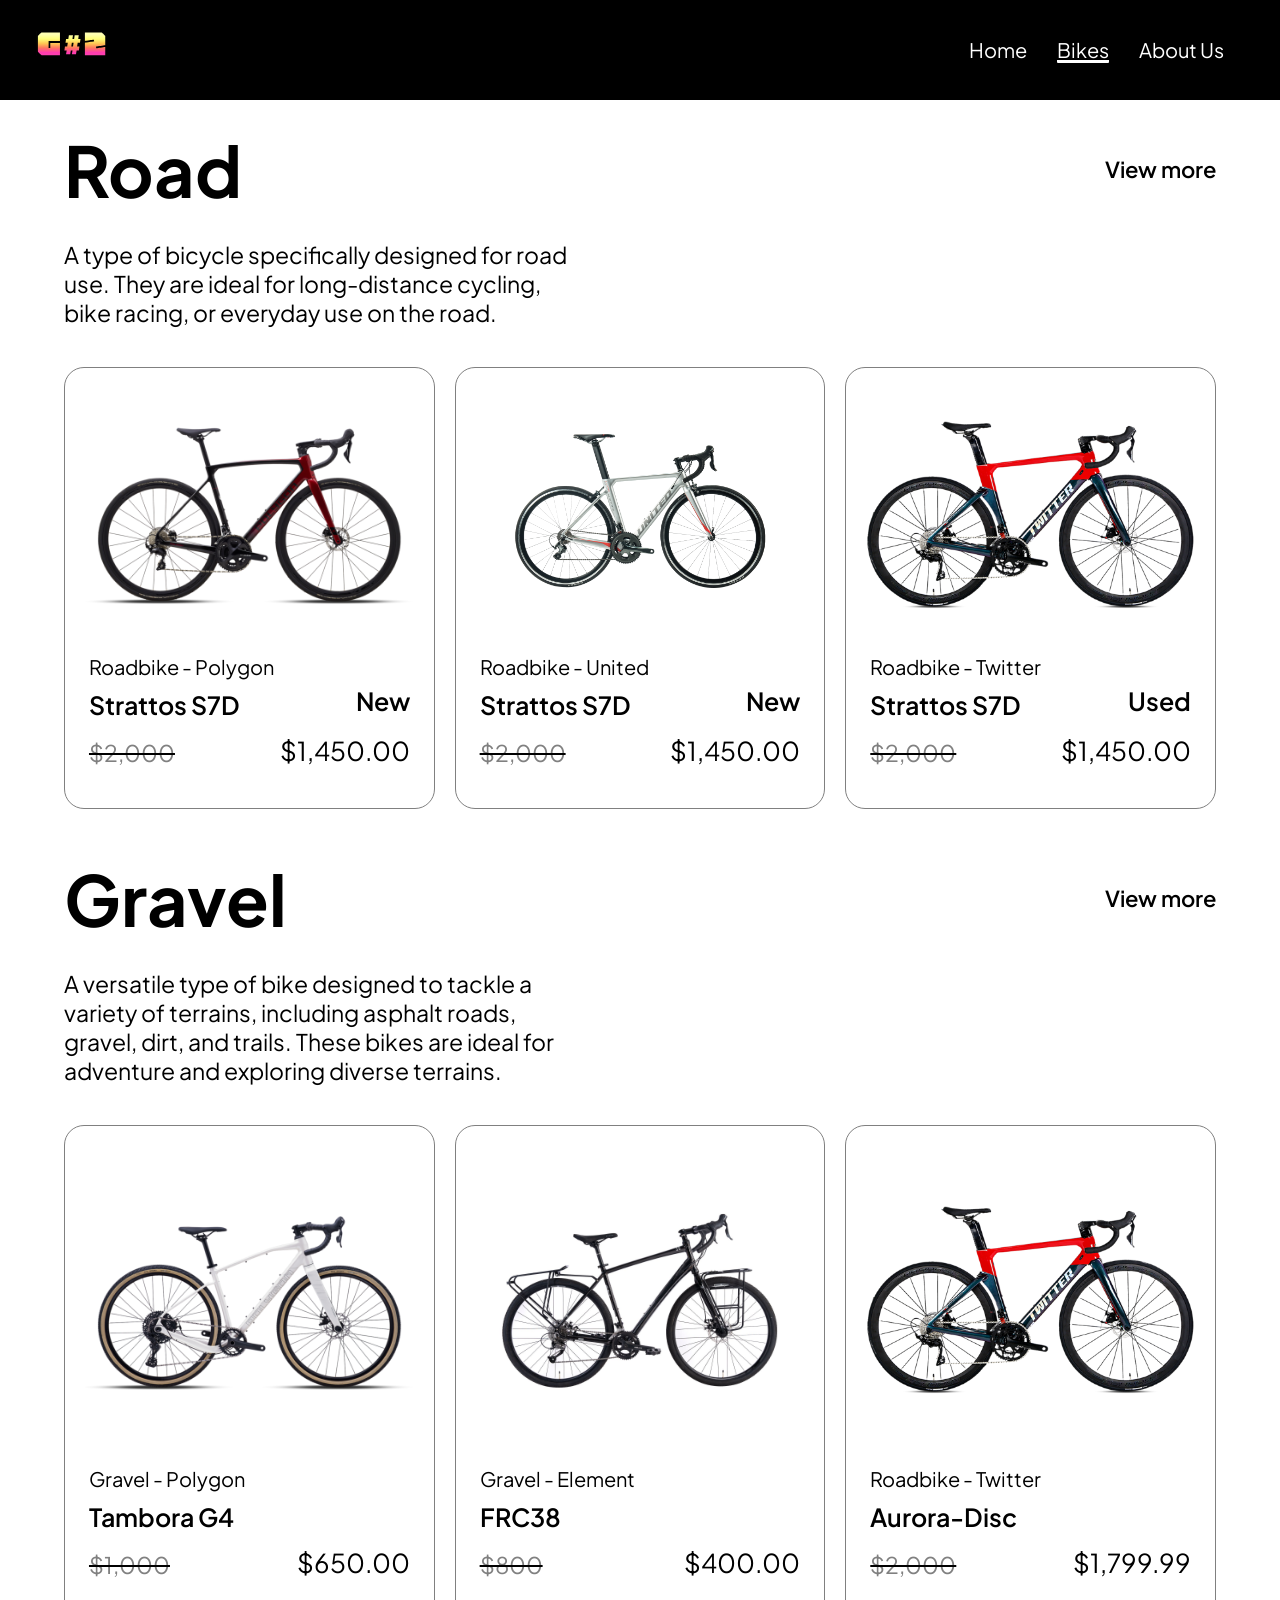
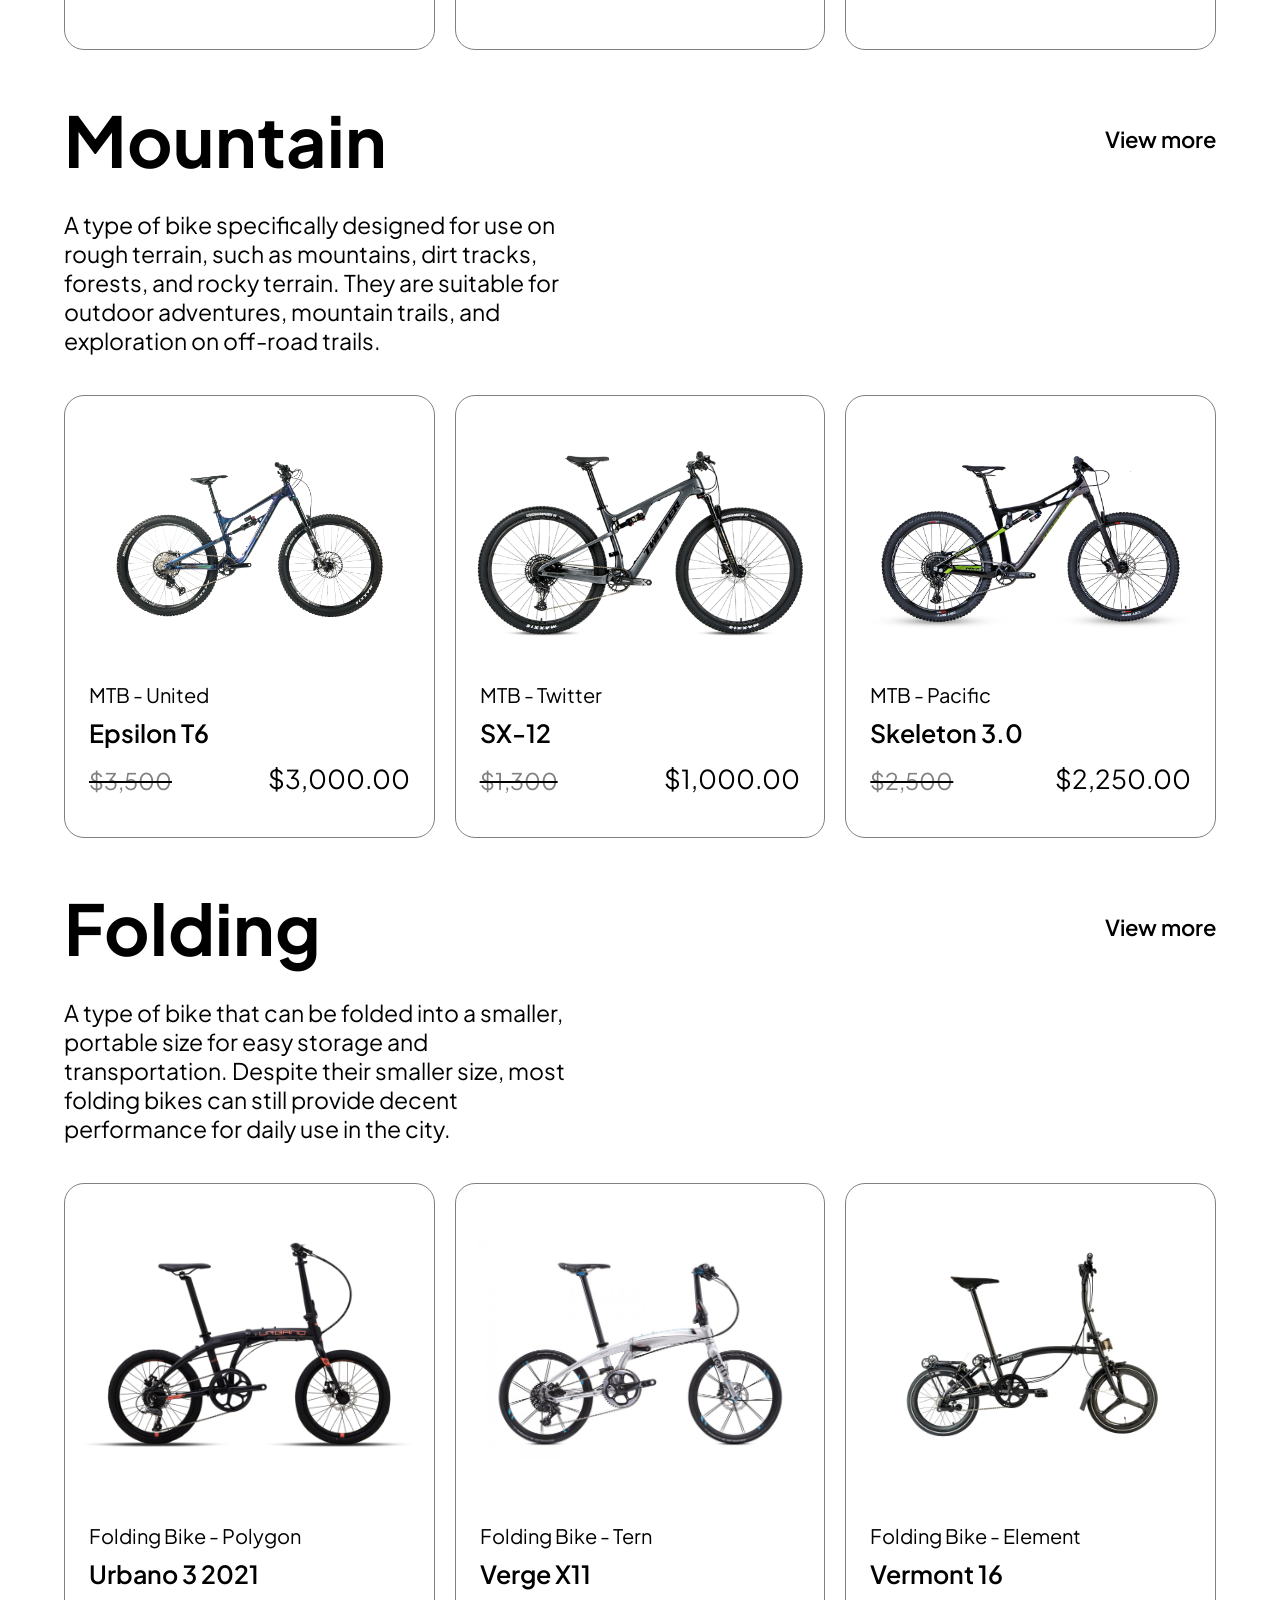
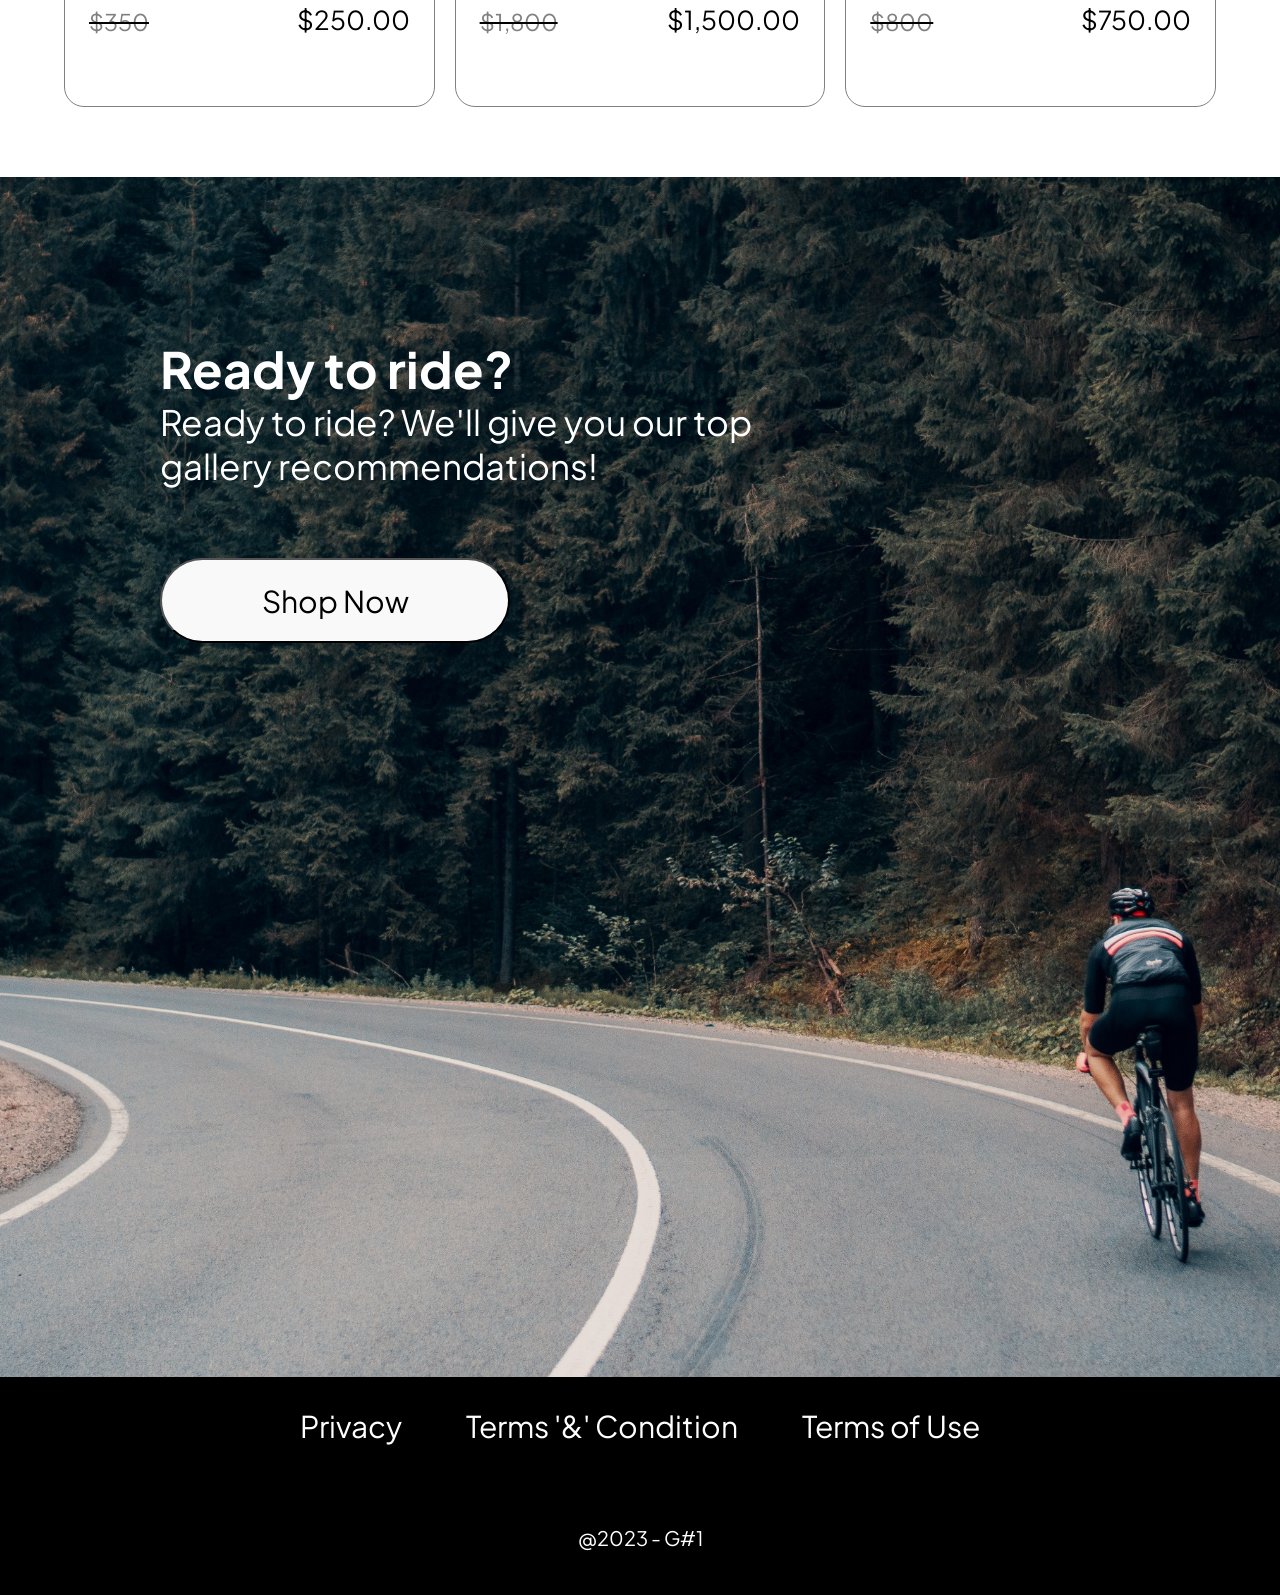
==== bikes.html @ aebb4b11 "one commit" ====
<!DOCTYPE html>
<html lang="en">
<head>
    <meta charset="UTF-8">
    <meta name="viewport" content="width=device-width, initial-scale=1.0">
    <title>Document</title>
    <link rel="stylesheet" href="footer/style.css">
    <link rel="stylesheet" href="src/css/components/bikeshop.css">
    <link rel="stylesheet" href="src/css/components/navbar.css">
    <link rel="stylesheet" href="https://cdnjs.cloudflare.com/ajax/libs/font-awesome/6.5.1/css/all.min.css">
    <link rel="preconnect" href="https://fonts.googleapis.com">
    <link rel="preconnect" href="https://fonts.gstatic.com" crossorigin>
    <link href="https://fonts.googleapis.com/css2?family=Josefin+Sans:ital,wght@0,100..700;1,100..700&family=Plus+Jakarta+Sans:ital,wght@0,200..800;1,200..800&display=swap" rel="stylesheet">
    <link href="https://fonts.googleapis.com/css2?family=Honk&family=Josefin+Sans:ital,wght@0,100..700;1,100..700&family=Plus+Jakarta+Sans:ital,wght@0,200..800;1,200..800&display=swap" rel="stylesheet">
</head>
<body>
    <section>
        <div class="menu-bar">
            <div class="logo"><a href="">G#2</a></div>
            <div class="menu-iteam">
                 <input type="checkbox" id="check">
                 <label for="check">
                <i class="fa-solid fa-bars" id="btn"></i>
                <i class="fa-solid fa-xmark" id="cancel"></i>
                  </label>
                 <div class="menu">
                <header>My page</header>
                 <ul>
                    <li><a  href="index.html"><i class="fa-solid fa-house"></i>Home</a></li>
                    <li><a id="home" href="bikes.html"><i class="fa-solid fa-cart-shopping"></i>Bikes</a></li>
                    <li><a href="aboutpage.html"><i class="fa-regular fa-circle-question"></i>About Us</a></li>
                 </ul>
                 </div>
            </div>
        </div>
    </section>
    

    <section>
        <div class="box-bar-bike">
            <div id="product-list">
    
            </div>
        </div>
        <script src="components/bikeshop.js"></script>
    </section>


    <section>
        <div class="footer">
            <div class="img-background-footer">
                <div class="banner-text">
                    
                   <h1>Ready to ride? </h1>
                    <p>Ready to ride? We'll give you our top gallery recommendations!</p>
                
            
            <button class="btn">Shop Now</button> </div> </div>
            <div class="last-footer">
                <p style="color: white;">Privacy</p>
                <p style="color: white;"> Terms '&' Condition</p>
                <p style="color: white;"> Terms of Use</p>
            </div>
            <div class="box">
               <p style="color: white; font-size: 20px; margin-top: 5rem;">@2023 - G#1</p> 
            </div>
        </div>
    </section>


    
</body>
</html>
---- footer/style.css ----
body{
    margin: 0;
    padding: 0;
    font-family: 'Plus Jakarta Sans', sans-serif;
    box-sizing: border-box;
}
.footer{
    width: 100%;
    height: auto;
    overflow: hidden;
    margin: auto;
    background-color: black; 
}
.img-background-footer{
    width: 100%;
    height: 1200px;
    overflow: hidden;
    background-image: url("../components/image/814696ba75931959421d833c2cdc8f0f.jpeg");
    background-position: center;
    background-repeat: no-repeat;
    background-size: cover;
 
}
.banner-text{
    color: white;
    margin-top: 10rem;
    margin-left: 10rem; 
}
.banner-text h1 {
    font-size: 50px;
    width: 60%;
}
.banner-text p{
    font-size: 35px;
    width: 60%;
}
.btn{
    background-color: #F9F9F9;
    color: black;
    font-size: 30px;
    border-radius: 60px;
    width: 350px;
    height: 85px;
    cursor: pointer;
    margin-top: 70px;
}
.btn:hover{
    background-color: black;
    color: white;
}

.last-footer{
    width: 100%;
    overflow: hidden;
    
    display: flex;
    justify-content: center;
    align-items: center;
    gap: 4rem;  
    font-size: 30px;
    margin-top: 30px;
}
.box{
    width: 100%;
    height: 150px;
    overflow: hidden;
    background-color: black;
    text-align: center;
}
@media(max-width:767px){
    .banner-text{
        margin-left: 50px;
    }
    .banner-text h1{
        width: 100%;
        font-size: 45px;
    }
    .banner-text p{
        width: 70%;
        font-size: 28px;
    }
    .last-footer { 
        width: 100%;
        height: 100%;
        display: flex;
        align-items: center;
        flex-direction: column;
        transition: all .10s ease;
    }
   .last-footer p{
        margin-top: 10px;
   }
   .btn{
    background-color: #F9F9F9;
    color: black;
    font-size: 30px;
    border-radius: 60px;
    width: 250px;
    height: 85px;
    cursor: pointer;
    margin-top: 80px;
    }
}
---- src/css/components/bikeshop.css ----
*{
    padding: 0;
    margin: 0;
    list-style-type: none;
    box-sizing: border-box;
    font-family: "Plus Jakarta Sans", sans-serif;
    text-decoration: none;
}
body{
    width: 100%;
}
.box-bar-bike{
    margin: auto;
    width: 300px;
    height: auto;
    padding-top: 80px;
    padding-bottom: 70px;
}
.box-bar{
    margin-top: 20px;
    width: 100%;
    height: auto;
}
.txt{
    width: 100%;
    height: auto;
    position: relative;
}
.txt h2{
    font-size: 48px;
    line-height: 2;
}
.txt a{
    font-size: 14px;
    font-weight: 500;
    color: black;
    position: absolute;
    right: 0;
    top: 42px;
}
.txt p{
    text-align: left;
}
.first{
    display: none;
}
.second{
    display: none;
}
.card{
    margin-top: 40px;
    width: 100%;
    height: auto;
    border: 1px solid gray;
    border-radius: 20px;
}
.img{
    margin: auto;
    height: 65%;
    width: 100%;
}
.img img{
    height: 100%;
    padding: 10px;
    width: 100%;
}
.img img:hover{
    scale: 105%;
    transition: 1s;
}
.txt-card{
    position: relative;
    margin: auto;
    width: 87%;
    height: auto;
}
.txt-card :nth-child(3){
    right: 0;
    position: absolute;
    bottom: 27px;
    display: none;
}
.txt-card h3{
    margin-top: 10px;
    font-size: 23px;
    font-weight: 600;
    margin-bottom: 20px;
}
.price{
    margin-bottom: 40px;
    line-height: 1;
    position: relative;
    text-align: left;
}
.price :nth-child(1){
    text-decoration:2px black line-through;
    color: gray;
    font-size: 20px;
}
.price :nth-child(2){
    font-size: 25px;
    position: absolute;
    bottom: 0;
    right: 0;
}
@media screen and (min-width:660px){
    body{
        width: 100%;
    }
    .box-bar-bike{
        margin: auto;
        width: 90%;
        height: auto;
    }
    .card-bar{
        display: grid;
        grid-template-columns: repeat(2, 1fr);
        grid-gap: 20px ;
    }
    .second{
        display: none;
    }
    .first{
        display: list-item;
    }
    .txt h2{
        font-size: 56px;
    }
    .txt-card :nth-child(3){
        display: list-item;
        bottom: 27px;
    }
    .txt-card h3{
        font-size: 25px;
    }
    .txt-card p{
        font-size: 20px;
    }
    .txt a{
        font-size: 18px;
    }
    .txt p{
        font-size: 19px;
        text-align: left;
        width: 100%;
    }
    .img img{
       width: 100%;
       object-fit: contain;
       padding: 20px;
       height: 100%;
    }
    .price{
        margin-bottom: 40px;
        line-height: 1;
        position: relative;
        text-align: left;
    }
    .price :nth-child(1){
        text-decoration:2px black line-through;
        color: gray;
        font-size: 23px;
    }
    .price :nth-child(2){
        font-size: 26px;
        position: absolute;
        bottom: 0;
        right: 0;
    }
    
}
@media screen and (min-width:980px){
    body{
        width: 100%;
    }
    .box-bar-bike{
        margin: auto;
        width: 90%;
        height: auto;
    }
    .card-bar{
        display: grid;
        grid-template-columns: repeat(3, 1fr);
        grid-gap: 20px ;
    }
    .txt a{
        font-size: 19px;
        font-weight: 600;
    }
    .txt p{
        font-size: 23px;
    }
    .first{
        display: list-item;
    }
    .second{
        display: list-item;
    }
    .price{
        bottom: 0;
    }

}
@media screen and (min-width:1200px){
    body{
        width: 100%;
    }
    .box-bar-bike{
        margin: auto;
        width: 90%;
        height: auto;
    }
    .txt a{
        font-size: 22px;
        top: 55px;
    }
    .txt h2{
        font-size: 70px;
    }
    .txt p{
        width: 45%;
        font-size: 23px;
    }
}
@media screen and (min-width:1400px){
    .price{
        bottom: 0;
    }
    .price :nth-child(1){
        font-size: 25px;
    }
    .price :nth-child(2){
        font-size: 30px;
    }
    .txt-card p{
        font-size: 23px;
    }
    .txt-card h3{
        font-size: 27px;
    }
    .txt a{
        bottom: 15px;
    }
}
---- src/css/components/navbar.css ----
*{  
    font-family: "Plus Jakarta Sans", sans-serif;
    padding: 0;
    margin: 0;
    list-style-type: none;
    text-decoration: none;
}
body{
    width: 767px;
    margin: auto;
}
.menu-bar{
    position: fixed;
    top: 0;
    width: 100%;
    height: 80px;
    background-color: black;
    z-index: 3;
}
.logo a{
    font-family: "Honk", system-ui;
    font-weight: 400;
    top: 16px;
    left: 37px;
    position: absolute;
    color: white;
    font-size: 45px;
}
.menu-iteam{
    /* z-index: 1; */
    float: right;
}
.menu{
    width: 250px;
    background-color: #042331;
    position: fixed;
    right: -250px;
    height: 100%;
    transition: all .5s ease;
}
.menu header{
    font-weight: 700;
    font-size:22px ;
    color: white;
    text-align: center;
    line-height: 70px;
    background-color: #063146;
    user-select: none;
}
.menu ul a{
    display: block;
    height: 100%;
    width: 100%;
    line-height: 65px;
    font-size:20px ;
    color: white;
    padding-left: 40px;
    box-sizing: border-box;
    border-top: 2px solid rgba(255,255,255,.1);
    border-bottom: 2px solid black;
    transition: 0.4s;
}
.menu ul li:hover a{
    padding-left: 50px;
}
.menu ul a i{
    margin-right:16px ;
}
.home{
    display: none;
}
#check{
    display: none;
    /* float: right; */
}
label #btn, label #cancel{

    position: absolute;
    cursor: pointer;
    
}
label #btn{
    right: 40px;
    top: 25px;
    font-size: 35px;
    color: white;
    transition: all .5s;
}
label #cancel{
    z-index: 1111;
    right: -195px;
    top: 17px;
    font-size: 30px;
    background-color: #042331;
    border-radius: 3px;
    color: white;
    padding: 2px 4.5px;
    transition: all .5s ease;
}
#check:checked ~ .menu{
    right: 0;
}
#check:checked ~ label #btn{
    right: 250px;
    opacity: 0;
    pointer-events: none;
}
#check:checked ~ label #cancel{
    right: 195px;
}
@media  screen and (max-width: 490px) {
    body{
        width: 490px;
    }
    .menu{
        width: 250px;
        right: -250px;
    }
}
@media screen and (max-width: 430px) {
    body{
        width: 430px;
    }
    .menu{
        width: 250px;
        right: -250px;
    }
}
@media screen and (max-width: 360px) {
    body{
        width: 360px;
    }
    .menu{
        width: 250px;
        right: -250px;
    }
}
@media screen and (max-width: 390px) {
    #check:checked ~label #cancel{
        right: 180px;
    }
}
@media screen and (max-width: 375px) {
    body{
        width: 375px;
    }
    .menu{
        width: 250px;
        right: -250px;
    }
    #check:checked ~label #cancel{
        right: 160px;
    }
    
}
@media screen and (max-width: 414px) {
    body{
        width: 414px;
    }
    .menu{
        width: 250px;
        right: -250px;
    }
    label #btn{
        right: 40px;
    }
}
@media screen and (min-width: 767px) {
    body{
        width: 100%;
    }
    .menu-bar{
        width: 100%;
        height: 100px;
    }
    .logo{
        top: 25px;
        left: 10%;
    }
    .menu{ 
        width:250px ;
        top: 40px;
        right: 2%;
        width: auto;
        background-color: transparent;
        box-sizing: content-box;
        transition: none;
        height: auto;
    }
    .menu header{
        display: none;
    }
    .menu ul{
        display: flex;
    }
    .menu ul li a{
        transition: none;
        box-sizing: border-box;
        border: none;
        /* padding-left:-20px ; */
        /* padding-top: 20px; */
        padding-left: 0;
        padding: 0;
        margin-right: 30px;
        line-height: 1;
    }
    .menu ul li a i{
        display: none;
    }
    label #btn, label #cancel{
        display: none;
    }
    .menu ul li:hover a{
        padding: 0;
    }
    .menu ul li a:hover{
        border-bottom: 3px solid white;
        width: auto;
        border-radius: 1px;
        padding: 0;
        display: inline-block;
    }
    #home{
        border-bottom: 3px solid white;
        width: auto;
        border-radius: 1px;
        padding: 0;
        display: inline-block;
    }
    #check{
        display: none;
    }
}
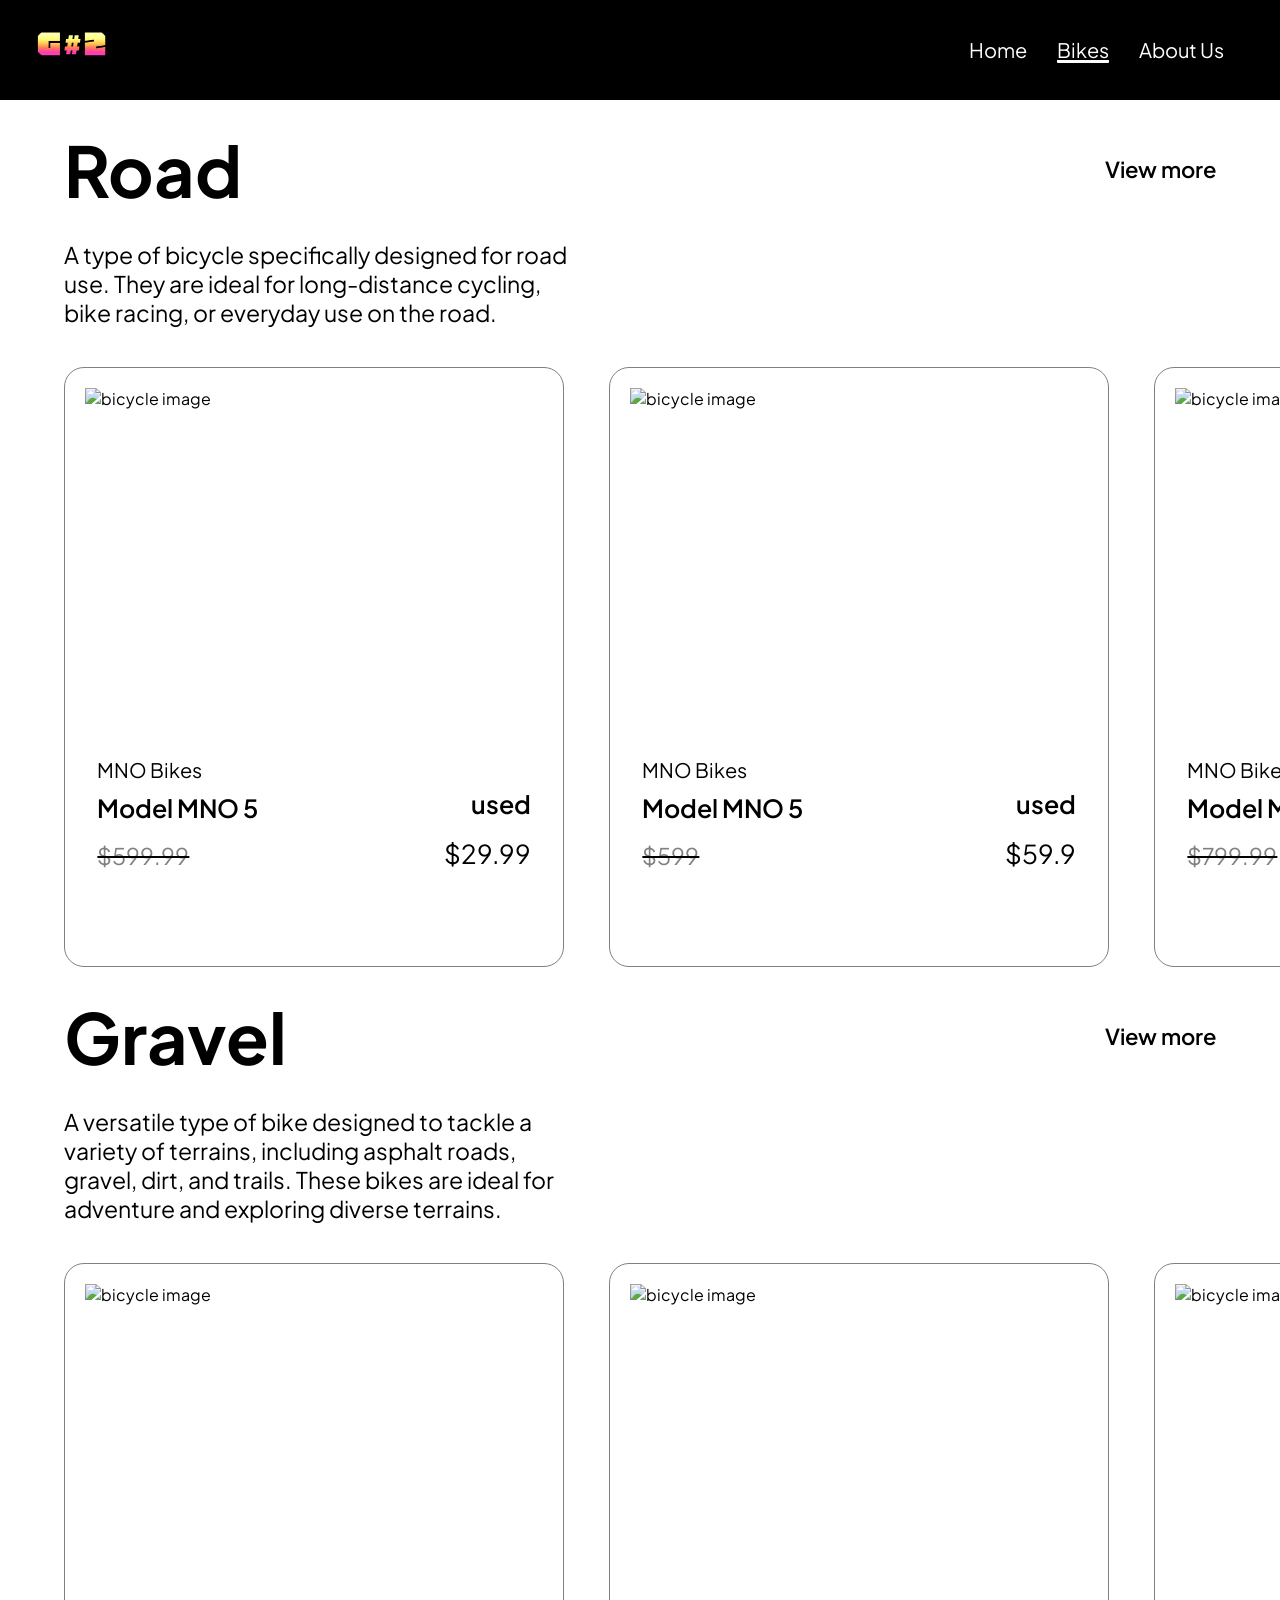
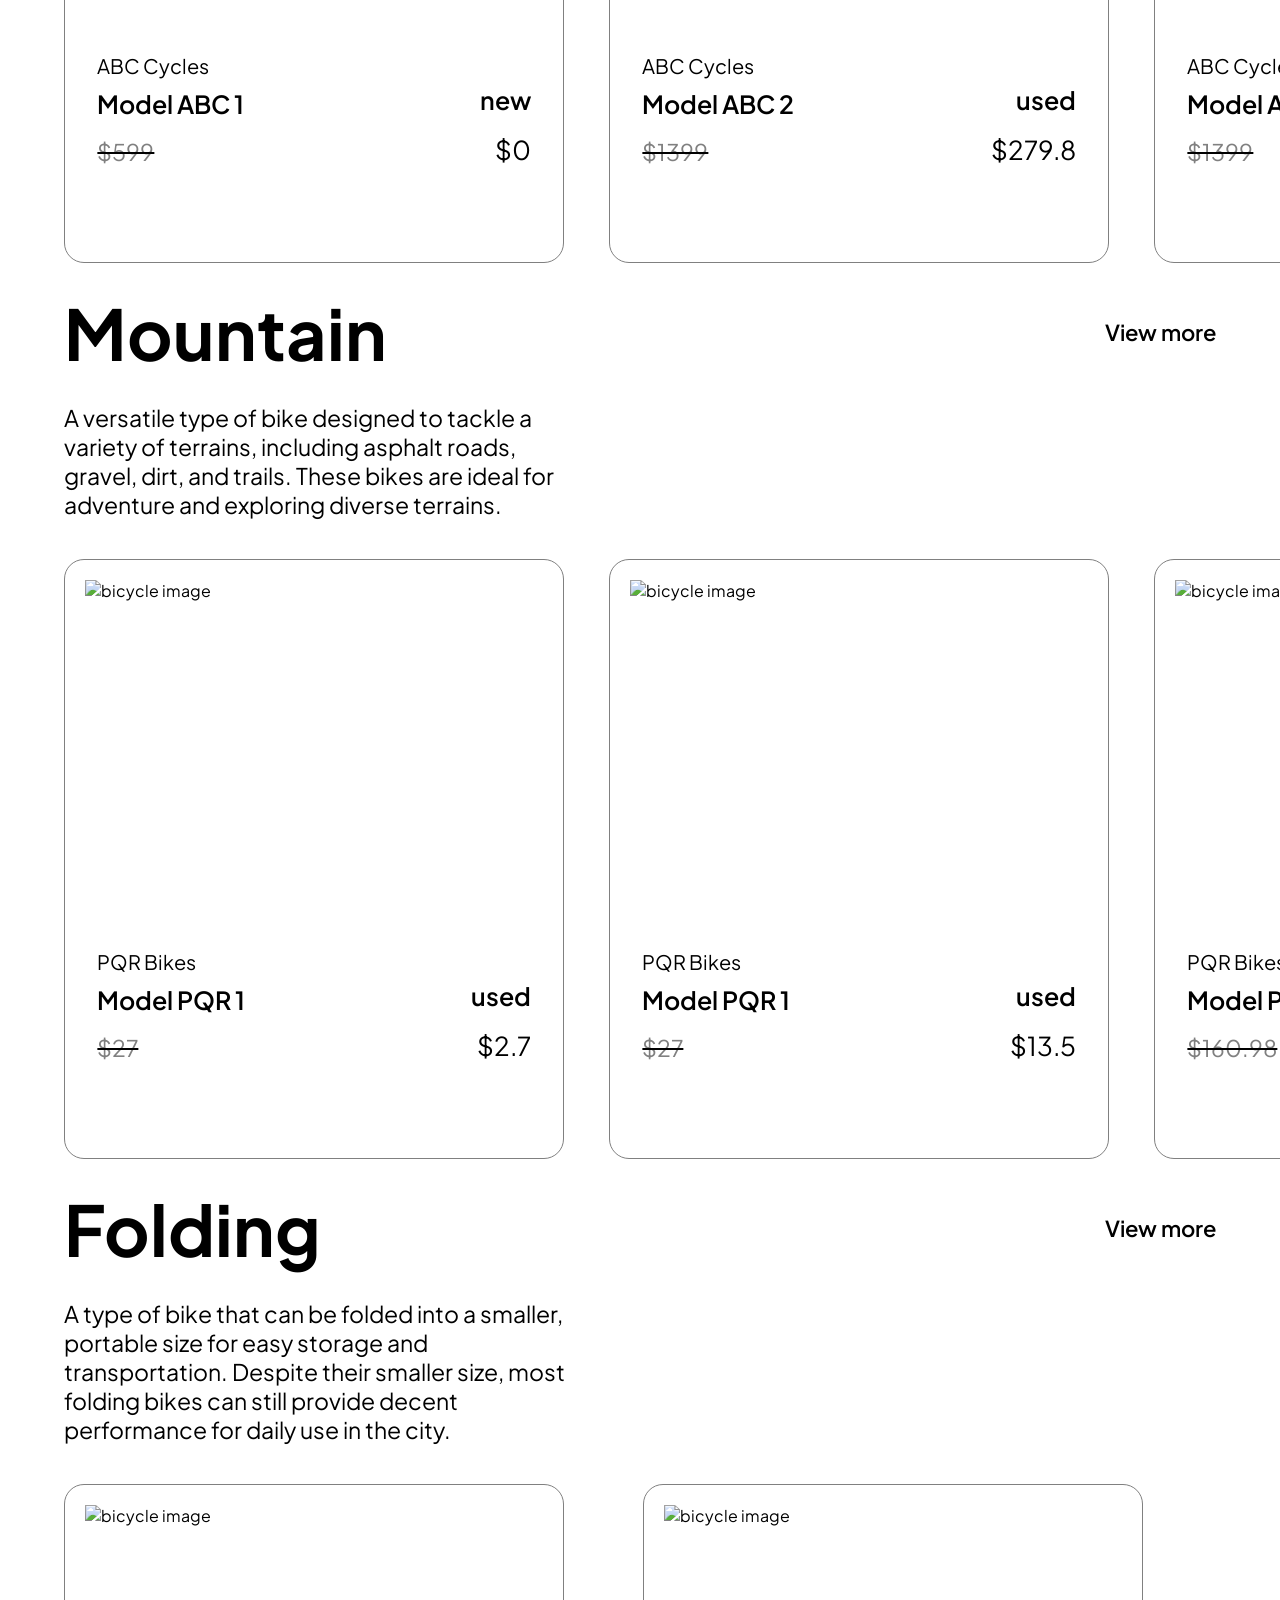
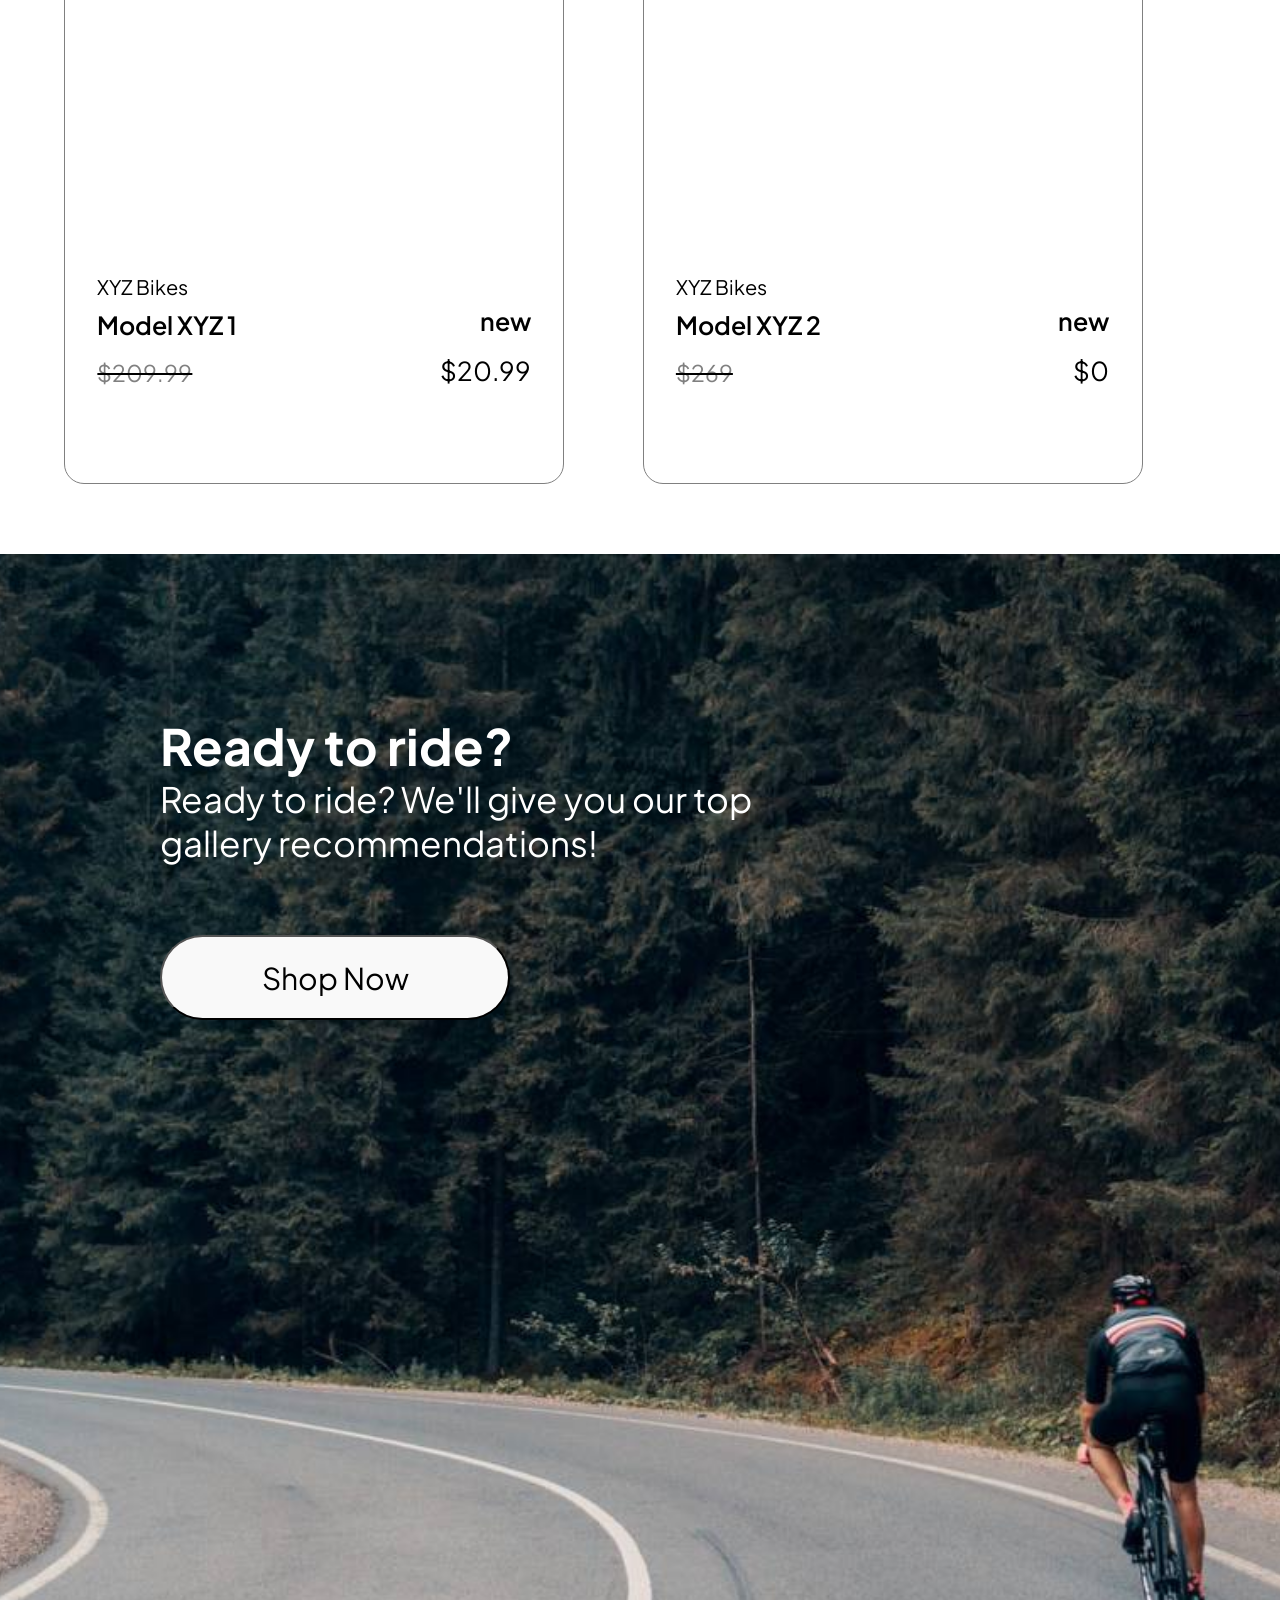
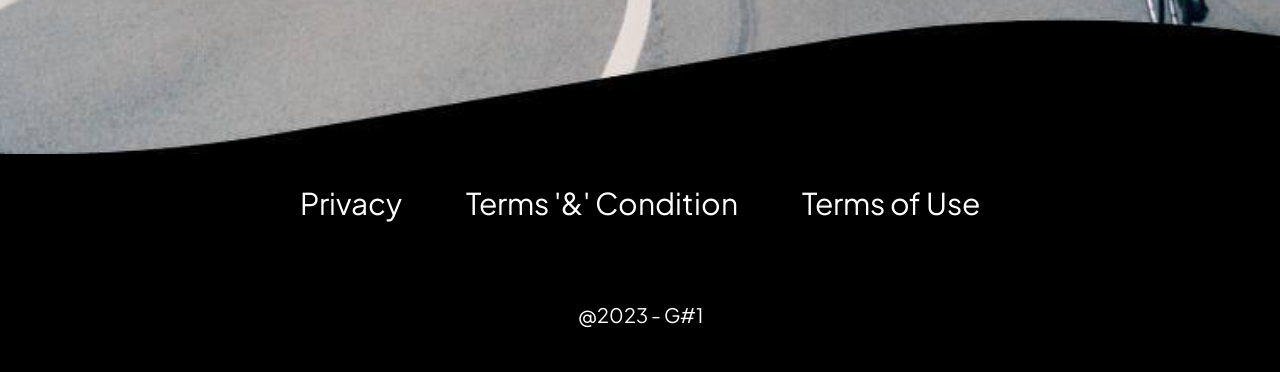
==== commit 53b2f00d: "done" ====
--- a/bikes.html
+++ b/bikes.html
@@ -5,7 +5,7 @@
     <meta name="viewport" content="width=device-width, initial-scale=1.0">
     <title>Document</title>
     <link rel="stylesheet" href="footer/style.css">
-    <link rel="stylesheet" href="src/css/components/bikeshop.css">
+    <link rel="stylesheet" href="components/bike.css">
     <link rel="stylesheet" href="src/css/components/navbar.css">
     <link rel="stylesheet" href="https://cdnjs.cloudflare.com/ajax/libs/font-awesome/6.5.1/css/all.min.css">
     <link rel="preconnect" href="https://fonts.googleapis.com">
@@ -38,11 +38,47 @@
 
     <section>
         <div class="box-bar-bike">
-            <div id="product-list">
+        
+            <div class="box-bar">
+                <div class="txt">
+                    <h2>Road</h2>
+                    <a href="components/road-viwe.html">View more</a>
+                    <p>A type of bicycle specifically designed for road use. They are ideal for long-distance cycling, bike racing, or everyday use on the road.</p>
+                </div>
+            
+      
     
-            </div>
+  
+         <div id="road-iteam" style="display: flex; gap: 5px">
+
+          </div> 
+          <div class="txt">
+            <h2>Gravel</h2>
+            <a href="components/bike1-view.html">View more</a>
+            <p>A versatile type of bike designed to tackle a variety of terrains, including asphalt roads, gravel, dirt, and trails. These bikes are ideal for adventure and exploring diverse terrains.</p>
         </div>
-        <script src="components/bikeshop.js"></script>
+        <div id="electric-iteam" style="display: flex; gap: 5px">
+
+         </div>
+         <div class="txt">
+            <h2>Mountain</h2>
+            <a href="components/bike2-viwe.html">View more</a>
+            <p>A versatile type of bike designed to tackle a variety of terrains, including asphalt roads, gravel, dirt, and trails. These bikes are ideal for adventure and exploring diverse terrains.</p>
+        </div>
+         <div id="mountain-iteam" style="display: flex; gap: 5px">
+
+          </div>
+          <div class="txt">
+            <h2>Folding</h2>
+            <a href="components/bike3.html">View more</a>
+            <p>A type of bike that can be folded into a smaller, portable size for easy storage and transportation. Despite their smaller size, most folding bikes can still provide decent performance for daily use in the city.</p>
+        </div>
+          <div id="mmx-iteam" style="display: flex; gap: 5px  ;">
+
+          </div></div>
+
+    </div>
+    <script src="components/bike.js"></script>
     </section>
 
 
--- a/footer/style.css
+++ b/footer/style.css
@@ -15,7 +15,7 @@
     width: 100%;
     height: 1200px;
     overflow: hidden;
-    background-image: url("../components/image/814696ba75931959421d833c2cdc8f0f.jpeg");
+    background-image: url("../components/image/bike discount.png");
     background-position: center;
     background-repeat: no-repeat;
     background-size: cover;
@@ -73,11 +73,11 @@
     }
     .banner-text h1{
         width: 100%;
-        font-size: 45px;
+        font-size: 40px;
     }
     .banner-text p{
         width: 70%;
-        font-size: 28px;
+        font-size: 25px;
     }
     .last-footer { 
         width: 100%;
@@ -93,7 +93,7 @@
    .btn{
     background-color: #F9F9F9;
     color: black;
-    font-size: 30px;
+    font-size: 25px;
     border-radius: 60px;
     width: 250px;
     height: 85px;
--- a/components/bike.css
+++ b/components/bike.css
@@ -0,0 +1,246 @@
+*{
+    padding: 0;
+    margin: 0;
+    list-style-type: none;
+    box-sizing: border-box;
+    font-family: "Plus Jakarta Sans", sans-serif;
+    text-decoration: none;
+}
+body{
+    width: 100%;
+   
+}
+.box-bar-bike{
+    margin: auto;
+    width: 500px;
+    height: auto;
+    padding-top: 80px;
+    padding-bottom: 70px;
+}
+.box-bar{
+    margin-top: 20px;
+    width: 100%;
+    height: auto;
+}
+.txt{
+    width: 100%;
+    height: auto;
+    position: relative;
+}
+.txt h2{
+    font-size: 48px;
+    line-height: 2;
+}
+.txt a{
+    font-size: 14px;
+    font-weight: 500;
+    color: black;
+    position: absolute;
+    right: 0;
+    top: 42px;
+}
+.txt p{
+  
+    text-align: left;
+}
+.first{
+    display: none;
+}
+.second{
+    display: none;
+}
+.card{
+    margin-top: 40px;
+    width: 500px;
+    height: 600px;
+    border: 1px solid gray;
+    border-radius: 20px;
+}
+.img{
+    margin: auto;
+    height: 65%;
+    width: 100%;
+}
+.img img{
+    height: 100%;
+    padding: 10px;
+    width: 100%;
+}
+.img img:hover{
+    scale: 105%;
+    transition: 1s;
+}
+.txt-card{
+    position: relative;
+    margin: auto;
+    width: 87%;
+    height: auto;
+}
+.txt-card :nth-child(3){
+    right: 0;
+    position: absolute;
+    bottom: 27px;
+    display: none;
+}
+.txt-card h3{
+    margin-top: 10px;
+    font-size: 23px;
+    font-weight: 600;
+    margin-bottom: 20px;
+}
+.price{
+    margin-bottom: 40px;
+    line-height: 1;
+    position: relative;
+    text-align: left;
+}
+.price :nth-child(1){
+    text-decoration:2px black line-through;
+    color: gray;
+    font-size: 20px;
+}
+.price :nth-child(2){
+    font-size: 25px;
+    position: absolute;
+    bottom: 0;
+    right: 0;
+}
+@media screen and (min-width:660px){
+    body{
+        width: 100%;
+    }
+    .box-bar-bike{
+        margin: auto;
+        width: 90%;
+        height: auto;
+    }
+    .card-bar{
+        display: grid;
+        grid-template-columns: repeat(2, 1fr);
+        grid-gap: 20px ;
+    }
+    .second{
+        display: none;
+    }
+    .first{
+        display: list-item;
+    }
+    .txt h2{
+        font-size: 56px;
+    }
+    .txt-card :nth-child(3){
+        display: list-item;
+        bottom: 27px;
+    }
+    .txt-card h3{
+        font-size: 25px;
+    }
+    .txt-card p{
+        font-size: 20px;
+    }
+    .txt a{
+        font-size: 18px;
+    }
+    .txt p{
+        font-size: 19px;
+        text-align: left;
+        width: 100%;
+    }
+    .img img{
+       width: 100%;
+       object-fit: contain;
+       padding: 20px;
+       height: 100%;
+    }
+    .price{
+        margin-bottom: 40px;
+        line-height: 1;
+        position: relative;
+        text-align: left;
+    }
+    .price :nth-child(1){
+        text-decoration:2px black line-through;
+        color: gray;
+        font-size: 23px;
+    }
+    .price :nth-child(2){
+        font-size: 26px;
+        position: absolute;
+        bottom: 0;
+        right: 0;
+    }
+    
+}
+@media screen and (min-width:980px){
+    body{
+        width: 100%;
+    }
+    .box-bar-bike{
+        margin: auto;
+        width: 90%;
+        height: auto;
+    }
+    .card-bar{
+        display: grid;
+        grid-template-columns: repeat(3, 1fr);
+        grid-gap: 20px ;
+    }
+    .txt a{
+        font-size: 19px;
+        font-weight: 600;
+    }
+    .txt p{
+        font-size: 23px;
+    }
+    .first{
+        display: list-item;
+    }
+    .second{
+        display: list-item;
+    }
+    .price{
+        bottom: 0;
+    }
+
+}
+@media screen and (min-width:1200px){
+    body{
+        width: 100%;
+    }
+    .box-bar-bike{
+        margin: auto;
+        width: 90%;
+        height: auto;
+    }
+    .txt a{
+        font-size: 22px;
+        top: 55px;
+    }
+    .txt h2{
+        font-size: 70px;
+    }
+    .txt p{
+        width: 45%;
+        font-size: 23px;
+    }
+}
+@media screen and (min-width:1400px){
+    .price{
+        bottom: 0;
+    }
+    .price :nth-child(1){
+        font-size: 25px;
+    }
+    .price :nth-child(2){
+        font-size: 30px;
+    }
+    .txt-card p{
+        font-size: 23px;
+    }
+    .txt-card h3{
+        font-size: 27px;
+    }
+    .txt a{
+        bottom: 15px;
+    }
+}
